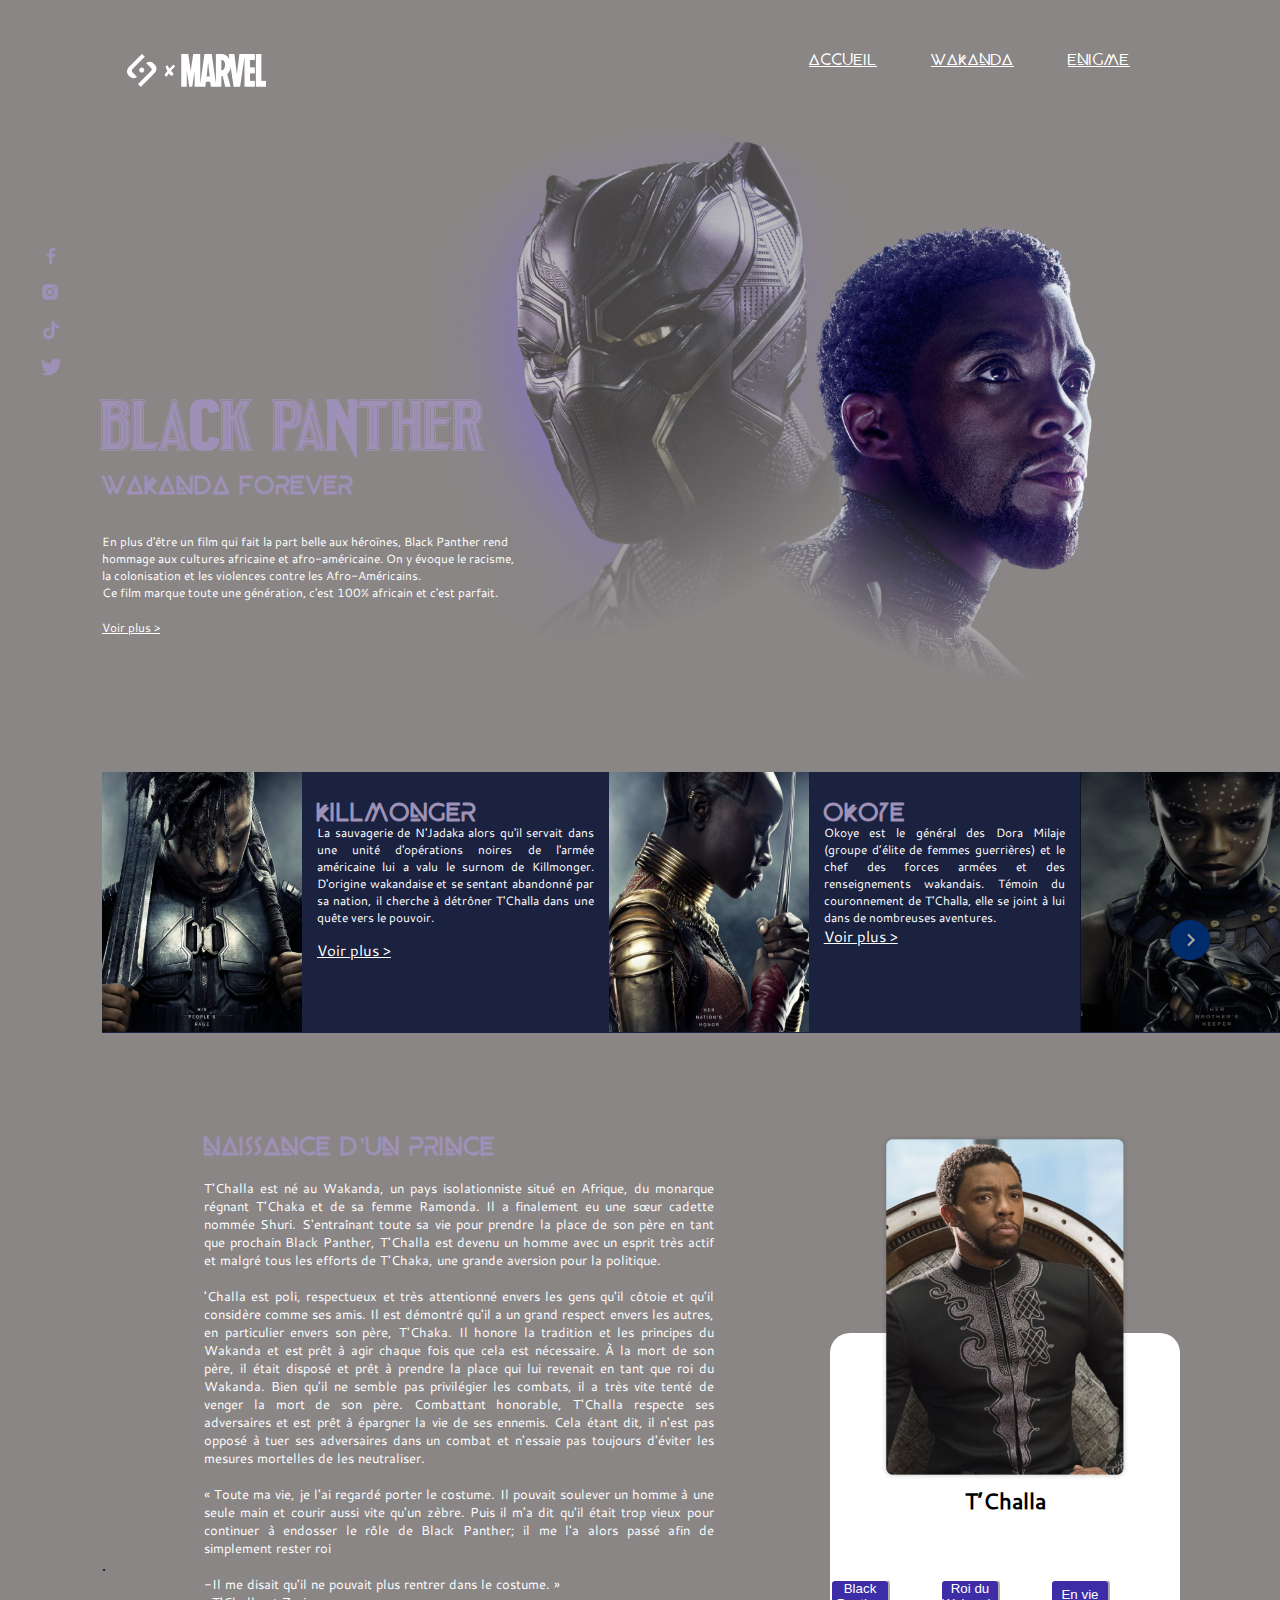
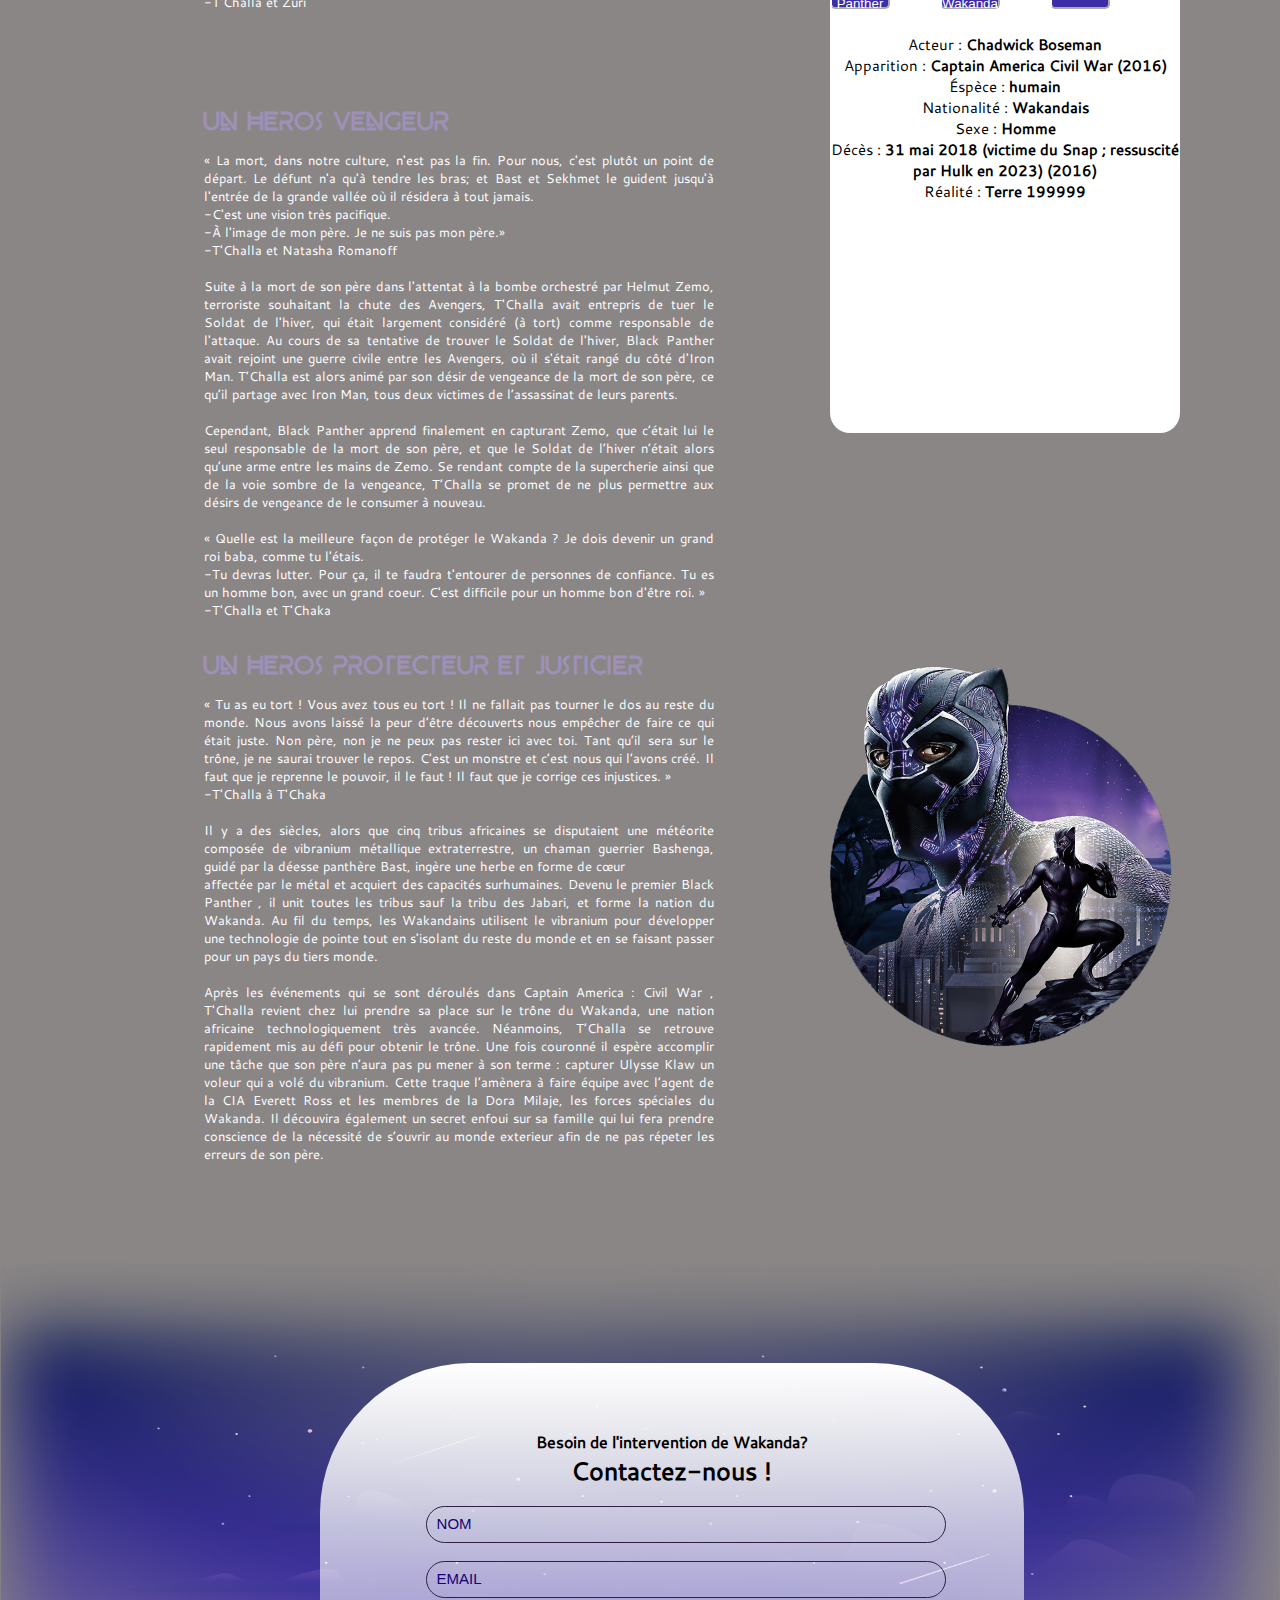
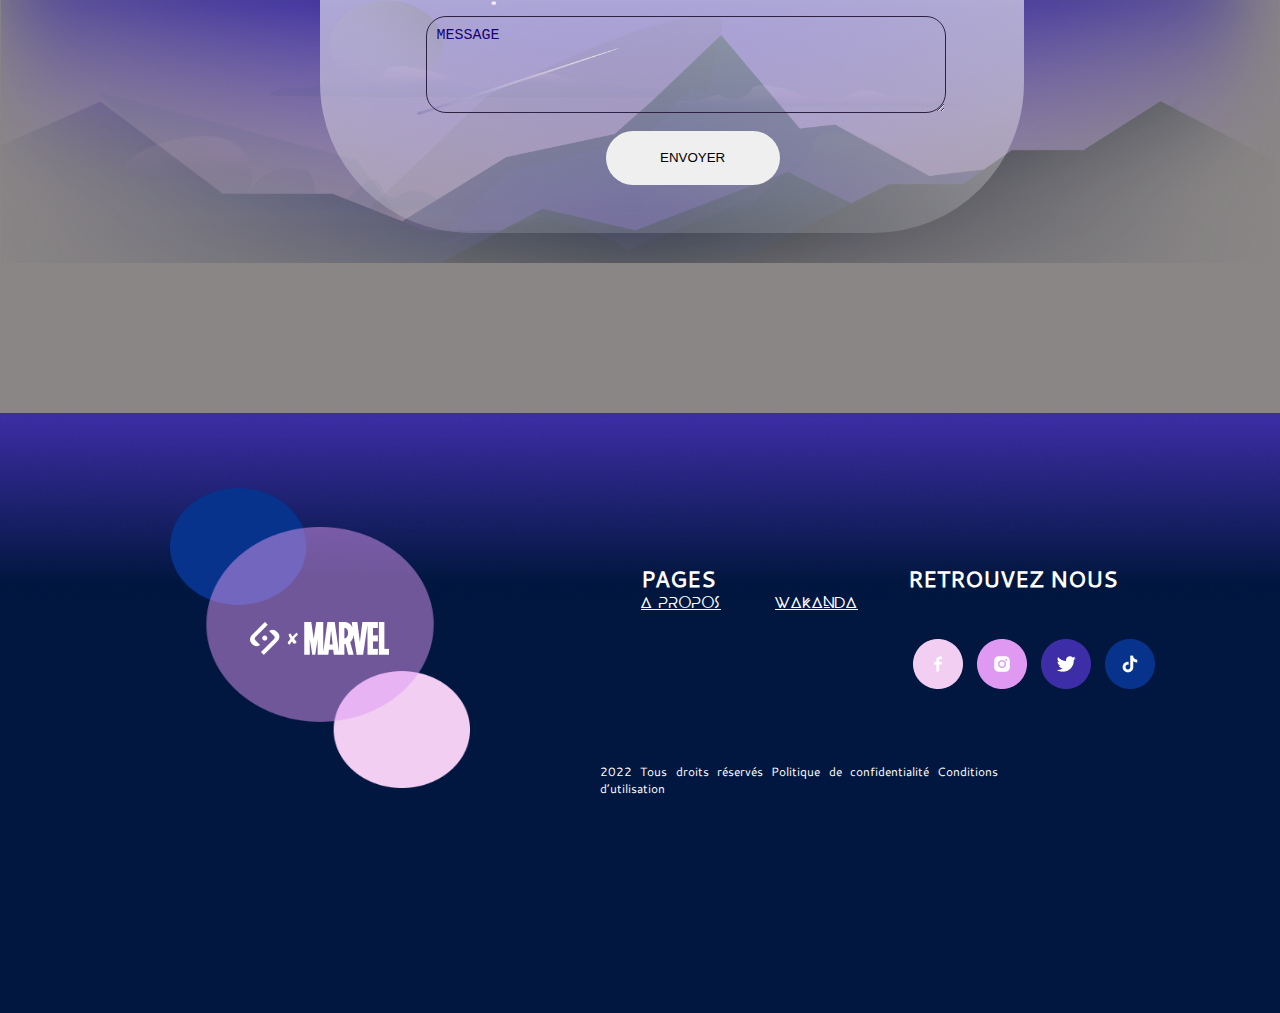
==== index.html @ 5a8d5716 "first commit" ====
<!DOCTYPE html>
<html lang="fr">
<head>
    <meta charset="UTF-8">
    <meta http-equiv="X-UA-Compatible" content="IE=edge">
    <meta name="viewport" content="width=device-width, initial-scale=1.0">
    <link rel="stylesheet" href="./styles/style.css" type="text/css">
    <title>BLACK PANTHER</title>
</head>
<body>
    <div class="line1"></div>
    <div class="line"><div>
    <header>
        <nav class="container">
            <div>
                <img class="logo" src="./illustration/ofpages/footer2.png">
            </div>
            <ul>
                <li><a href="index.html">ACCUEIL</a></li>
                <li><a href="wakanda.html">WAKANDA</a></li>
                <li><a href="enigmes.html">ENIGME</a></li>
            </ul>
        </nav>
    </header>
    <main>
        <div class="espace-vertical"></div>
    <div class="espace-vertical"></div>
        <div class="scroll">
           
            <img src="./illustration/ofpages/icon_facebook.png" alt="facebook logo">
            <img src="./illustration/ofpages/icon_instagram.png" alt="instagram logo">
            <img src="./illustration/ofpages/icon_tiktok.png" alt="tiktok logo">
            <img src="./illustration/ofpages/icon_twitter.png" alt="twitter logo">
        </div>
        <div class="espace-vertical"></div>
        <section id="perssonage">
            <div class="container">
                <div class="content">
                    <h1>BLACK PANTHER</h1><br>
                    <h2 class="forever">WAKANDA FOREVER</h2><br><br>
                    <p class="text">En plus d'être un film qui fait la part belle aux héroïnes, Black Panther rend hommage aux cultures africaine et afro-américaine. On y évoque le racisme, la colonisation et les violences contre les Afro-Américains.</p>
                    <p class="text">Ce film marque toute une génération, c'est 100% africain et c'est parfait.</p><br>
                    <p class="text"><u>Voir plus &gt;</u></p>
                </div>
            </div>
        </section>
        <div class="espace-vertical"></div><br><br>

    <section id="slider-multimedia">
        <div class="slider-image">
                    <img src="./illustration/Accueil/Pantherhome2.png" alt="killmonger">
                </div>
                <div class="slider-content">
                    <h2 class="forever">KILLMONGER</h2>
                    <p class="personnes">La sauvagerie de N'Jadaka alors qu'il servait dans une unité d'opérations noires de l'armée 
                        américaine lui a valu le surnom de Killmonger. D'origine wakandaise et se sentant abandonné par sa nation, il cherche à détrôner T'Challa dans une quête vers le pouvoir.</p><br>
                    <p><u>Voir plus &gt;</u></p>
                </div>
        <div class="slider-image">
                    <img src="./illustration/Accueil/Pantherhome3.png" alt="okoye">
                </div>
                <div class="slider-content">
                    <h2 class="forever">OKOYE</h2>
                    <p class="personnes">Okoye est le général des Dora Milaje 
                        (groupe d’élite de femmes guerrières) et le chef des forces armées et
                        des renseignements wakandais. Témoin du
                        couronnement de T'Challa, elle se joint à lui dans de
                        nombreuses aventures.</p>
                        <p><u>Voir plus &gt;</u></p>
            </div>
            <div class="slider-image">
                <img src="./illustration/Accueil/Pantherhome4.png" alt="" style="position: relative; z-index: 2;">
                <img src="./illustration/ofpages/right-button.png" alt="" style=" width:40px; height:40px; position: absolute; z-index: 10; right: 70px; top: 890px;">
            </div>
        </div>
    </section>
    <div class="espace-vertical"></div>
<div class="big-box">
    <section id="article">
        <h2>NAISSANCE D'UN PRINCE</h2><br>
          <p class="description">T'Challa est né au Wakanda, un pays isolationniste situé en Afrique, du monarque régnant T'Chaka et de sa femme
            Ramonda. Il a finalement eu une sœur cadette nommée Shuri. S'entraînant toute sa vie pour prendre la place de son père
            en tant que prochain Black Panther, T'Challa est devenu un homme avec un esprit très actif et malgré tous les efforts de
            T'Chaka, une grande aversion pour la politique.</p><br>

            <p class="description">'Challa est poli, respectueux et très attentionné envers les gens qu'il côtoie et qu'il considère comme ses amis. Il est
            démontré qu'il a un grand respect envers les autres, en particulier envers son père, T'Chaka. Il honore la tradition et les
            principes du Wakanda et est prêt à agir chaque fois que cela est nécessaire. À la mort de son père, il était disposé et prêt à
            prendre la place qui lui revenait en tant que roi du Wakanda. Bien qu'il ne semble pas privilégier les combats, il a très vite
            tenté de venger la mort de son père. Combattant honorable, T'Challa respecte ses adversaires et est prêt à épargner la vie
            de ses ennemis. Cela étant dit, il n'est pas opposé à tuer ses adversaires dans un combat et n'essaie pas toujours d'éviter les
            mesures mortelles de les neutraliser.</p><br>
            <blockquote><p class="description"> « Toute ma vie, je l'ai regardé porter le costume. Il pouvait soulever un homme à une seule main et courir aussi vite
            qu'un zèbre. Puis il m'a dit qu'il était trop vieux pour continuer à endosser le rôle de Black Panther; il me l'a alors
            passé afin de simplement rester roi</p>.</blockquote>
            <p class="description">-Il me disait qu'il ne pouvait plus rentrer dans le costume. »</p>
            <p class="description">-T'Challa et Zuri</p>
              <div class="espace-vertical"></div>

             <h2>un heros vengeur</h2><br>
             <p class="description">« La mort, dans notre culture, n'est pas la fin. Pour nous, c'est plutôt un point de départ. Le défunt n'a qu'à tendre les
             bras; et Bast et Sekhmet le guident jusqu'à l'entrée de la grande vallée où il résidera à tout jamais.</p>

             <p class="description">-C'est une vision très pacifique.</p>

             <p class="description">-À l'image de mon père. Je ne suis pas mon père.»</p>

             <p class="description">-T'Challa et Natasha Romanoff</p><br>


        <p class="description">Suite à la mort de son père dans l'attentat à la bombe orchestré par Helmut Zemo, terroriste souhaitant la chute des
             Avengers, T'Challa avait entrepris de tuer le Soldat de l'hiver, qui était largement considéré (à tort) comme responsable de
             l'attaque. Au cours de sa tentative de trouver le Soldat de l'hiver, Black Panther avait rejoint une guerre civile entre les
             Avengers, où il s'était rangé du côté d'Iron Man. T’Challa est alors animé par son désir de vengeance de la mort de son père,
             ce qu’il partage avec Iron Man, tous deux victimes de l’assassinat de leurs parents.</p><br>


        <p class="description">Cependant, Black Panther apprend finalement en capturant Zemo, que c’était lui le seul responsable de la mort de son
             père, et que le Soldat de l’hiver n’était alors qu’une arme entre les mains de Zemo. Se rendant compte de la supercherie
             ainsi que de la voie sombre de la vengeance, T’Challa se promet de ne plus permettre aux désirs de vengeance de le
             consumer à nouveau.</p><br>


        <p class="description">« Quelle est la meilleure façon de protéger le Wakanda ? Je dois devenir un grand roi baba, comme tu l'étais.</p>

        <p class="description">-Tu devras lutter. Pour ça, il te faudra t'entourer de personnes de confiance. Tu es un homme bon, avec un grand
             coeur. C'est difficile pour un homme bon d'être roi. »</p>

             <p class="description">-T'Challa et T'Chaka</p><br><br>



<h2>UN HEROS PROTECTEUR ET JUSTICIER</h2><br>
        <p class="description">« Tu as eu tort ! Vous avez tous eu tort ! Il ne fallait pas tourner le dos au reste du monde. Nous avons laissé la peur
             d’être découverts nous empêcher de faire ce qui était juste. Non père, non je ne peux pas rester ici avec toi. Tant qu’il
             sera sur le trône, je ne saurai trouver le repos. C’est un monstre et c’est nous qui l’avons créé. Il faut que je reprenne
             le pouvoir, il le faut ! Il faut que je corrige ces injustices. »</p>

             <p class="description">-T'Challa à T'Chaka</p><br>

           <p class="description"> Il y a des siècles, alors que cinq tribus africaines se disputaient une météorite composée de vibranium métallique
           extraterrestre, un chaman guerrier Bashenga, guidé par la déesse panthère Bast, ingère une herbe en forme de cœur</p>
            <p class="description">affectée par le métal et acquiert des capacités surhumaines. Devenu le premier Black Panther , il unit toutes les tribus sauf
            la tribu des Jabari, et forme la nation du Wakanda. Au fil du temps, les Wakandains utilisent le vibranium pour développer
            une technologie de pointe tout en s'isolant du reste du monde et en se faisant passer pour un pays du tiers monde.</p><br>

        <p class="description">Après les événements qui se sont déroulés dans Captain America : Civil War , T'Challa revient chez lui prendre sa place sur
              le trône du Wakanda, une nation africaine technologiquement très avancée. Néanmoins, T’Challa se retrouve rapidement
              mis au défi pour obtenir le trône. Une fois couronné il espère accomplir une tâche que son père n’aura pas pu mener à son
              terme : capturer Ulysse Klaw un voleur qui a volé du vibranium. Cette traque l’amènera à faire équipe avec l’agent de la CIA
              Everett Ross et les membres de la Dora Milaje, les forces spéciales du Wakanda. Il découvira également un secret enfoui
              sur sa famille qui lui fera prendre conscience de la nécessité de s’ouvrir au monde exterieur afin de ne pas répeter les
              erreurs de son père.</p>
    </section>

    <div class="espace-vertical"></div>


    <section id="carte-identité">
     <div class="carte">
      <div class="TChalla"><img src="illustration/Accueil/Pantherhome5.png" alt="T’Challa">
      </div> 
         <div class="info">
           <h3>T’Challa</h3><br>
            <nav>
               <ul>
                <li><button>Black Panther</button></li>
                <li><button>Roi du Wakanda</button></li>
                <li><button>En vie</button></li>
              </ul>
            </nav>
             <p> Acteur : <strong>Chadwick Boseman</strong> 
             <p> Apparition : <strong> Captain America Civil War (2016)</strong> </p>
             <p> Éspèce : <strong> humain</strong> </p>
             <p>  Nationalité :<strong>  Wakandais</strong> </p>
             <p> Sexe : <strong> Homme</strong> </p>
             <p>Décès : <strong>  31 mai 2018 (victime du Snap ; ressuscité par Hulk en 2023) (2016)</strong> </p>
             <p> Réalité : <strong>Terre 199999</strong> </p>
         </div>
 
                             <div class="espace-vertical" ></div><div class="espace-vertical" ><div class="espace-vertical" ></div><div class="espace-vertical" ></div><div class="espace-vertical" ></div></div><div class="espace-vertical" ></div><div class="espace-vertical" ></div><div class="espace-vertical" ></div>
     <div class="mask"><img src="./illustration/Accueil/Pantherhome6.png" alt="">
    </div>
    </div>
    </section>
</div>  

<div class="espace-vertical" ></div>


    <section id="contact"><div class="espace-vertical"></div>
        <div class="formulaire">
            <div class="form"><br>
                <h4>Besoin de l'intervention de Wakanda?</h4>

                <h3>Contactez-nous !</h3><br>
            
                <form action="fill">
                <label class="titre" for="name"></label>
                <input type="text" id="name" name="name" placeholder="NOM"><br>
                <label class="titre" for="email"></label>
                <input type="email" id="email" name="email" placeholder="EMAIL"><br>
                <label class="titre" for="message"></label>
                <textarea name="message" id="message" cols="15" rows="5" placeholder="MESSAGE"></textarea><br>
                <input type="submit" class="btn" value="ENVOYER">
                </form>
            </div>
        </div>
    </section>

</div>
</main>
<footer>
    <div class="footer">
    <div class="footer_content">
        <img class="image1" src="./illustration/ofpages/footer1.png" alt="">
        <img class="image2" src="./illustration/ofpages/footer2.png" alt="">
    </div>
    <div class="footer">
        <div>
            <h2 class="down">PAGES</h2>
            <ul>
                <li><a href="#">A propos</a></li>
                <li><a href="#">Wakanda</a></li>
            </ul>
        </div>
        <div>
            <h2 class="down">RETROUVEZ NOUS</h2>
            <div class="icon">
                <img src="./illustration/ofpages/footer3.png" alt="icon">
                <img src="./illustration/ofpages/footer4.png" alt="icon">
                <img src="./illustration/ofpages/footer5.png" alt="icon">
                <img src="./illustration/ofpages/footer6.png" alt="icon">
            </div>
        </div>   
        </div>
    </div>
    </div>
    <p> 2022 Tous droits réservés Politique de confidentialité Conditions d’utilisation</p>
</footer>
</body>
</html>
---- styles/style.css ----
:root{
    --White-color:#fff;
    --Gray-color:#f2cef2;
    --Violet-color:#9e91b7;
    --Rose-color:#df99f2;
    --Bleu1-color:#3d2da6;
    --Bleu2-color:#07338c;
    --bleu3-color:#021740;
}

@font-face{
    font-family: 'beyno';
    src: url(../font/beyno.ttf);
}

@font-face{
    font-family: 'cantarell';
    src: url(../font/Cantarell-Regular.ttf);
}

@font-face{
    font-family: 'panthera';
    src: url(../font/Panthera.ttf);
}

@font-face{
    font-family: 'wakanda';
     src: url(../font/WakandaForever-Regular.ttf);
}

::-webkit-scrollbar {
    width: 10px;
}
  
::-webkit-scrollbar-track {
    background-color: #121931;
}
  
::-webkit-scrollbar-thumb {
    background-color: #ffffff;
    border-radius: 5px;
}

html{
    position: relative;
    z-index: 1;
    background-color: rgb(28, 28, 29);
    
}

html{
    background-image: url(../illustration/ofpages/background.png);
 
    background-color: rgb(138, 134, 134);
}

body{
    position: relative;
    z-index: 2;

}

body{
    background-image: url(../illustration/Accueil/Pantherhome1.png);
    background-repeat: no-repeat;
    background-size: cover;
    background-size: 70%;
    background-position-x: 400px;
    background-position-y: 100px;
}


.espace-vertical{
    height: 100px;
}

*{
    padding: 0;
    margin: 0;
    box-sizing: border-box;
}



nav{
    margin-left: 102px;
    height: 50px;
    display: flex;
    margin-bottom: 10px;
    margin-top: 30px;
    align-items: center;
    justify-content: space-between;
    padding: 30px 0;
    margin-right: 100px;
}

ul li a{
    color: white;
}

ul li{
    font-family: 'beyno';
    display: inline-flex;
    margin-right: 50px;
    text-decoration: none;
}
ul li a:hover{
    color: var(--Bleu1-color);
}

.logo{
    margin-top: 25px;
    margin-left: 25px;
}


.scroll{
    display: flex;
    flex-direction: column;
    align-items: center;
    position: fixed;
    left: 40px;
    top: 230px;
    z-index: 10;
    
}

.scroll img{
    margin-top: 15px;
}


.big-box{
    margin-left: 102px;
    text-align: justify;
    display: flex;
    flex-direction: row;
}

.text{
    font-size: 12px;
    justify-content: stretch;
    text-align: start;
    width: 35%;
}

.personnes{
    font-size: 12px;
    
}

h1, h2, h3, h4{
    color: var(--Violet-color) ;
    text-align: left;

}

h1{
    font-family: 'panthera';
    font-size: 50px;
    color: var(--Violet-color);
}

h2{
    font-family: 'beyno';
    font-size: 25px;
    color: var(--Violet-color);
    margin-left: 102px;
}

.forever{
    margin-left: 0;
}

p{
    font-family: 'cantarell';
    text-align: justify;
    color: var(--White-color);
    font-size: 15px;
}

#article .description{
    margin-left: 102px;
    width: 70%;
    text-align: justify;
    font-size: 13px;
}

#perssonage{
    margin-left: 102px;
}

#slider-multimedia{
    margin-left: 102px;
    display: flex;
    background-color: #030e31d5;
}

.slider-image img{
    height: 260px;
    width: 200px;
    margin-top: 0;
    margin-bottom: -3px;
}

.slider-image img{
transition: transform 0.3s ease-in-out;
}

.slider-image img:hover{
    transform: scale(1.3);
}

.slider-content{
font-family: 'cantarell';
font-size: 10px;
margin: 15px;
margin-top: 30px;
}

#multimedia .slider-content{
    padding: 0;
}

/*styles pour identité*/

#carte-identité .carte{
    width: 350px;
    height: 700px;
    margin-top: 200px;
    background-color: var(--White-color);
    border-radius: 20px;
    margin-right: 100px;
}

#carte-identité .carte p{
    color: #000000;
    text-align: center;
    
}

#carte-identité .carte  h3{
    font-family: "cantarell";
    font-size: 22px;
    color: #000000;
    text-align: center;
}

#carte-identité .carte button{
    border-color: var(--White-color);
    color: var(--White-color);
    width: 60px;
    height: 30px;
    border-radius: 5px;
    background-color: var(--Bleu1-color);
}

#carte-identité .carte ul{
    display: inline-flex;
    white-space: 1px;
}

#carte-identité .carte .TChalla img{
    position: relative;
    height: 348px;
    width: 250px;
    margin-top: -200px;
    margin-left: 50px;
}

#carte-identité .carte .info nav{
    margin-left: 0;
}

#carte-identité .mask img{
    margin-top: 200px;
    position: relative;
    margin: -80px;
    
}


/*style pour contact*/

#contact {
    background-image: url(../illustration/Accueil/Pantherhome7.png);
    background-repeat: no-repeat;
    background-size: cover;
    height: 600px;
}

#contact .formulaire{
    background: linear-gradient(180deg, #ffffff, #ffffff25);
    display: flex;
    align-items: center;
    justify-content: center;
    border-radius: 150px;
    width: 55%;
    height: 470px;
    margin-left: 25%;

}

#contact .formulaire .form{
    width: 70%;
    align-items: center;
    
}


#contact .form input[type='email'],
#contact .form textarea,
#contact .form input[type='text'] {
    display: block;
    width: 80%;
    padding: 10px;
    border-radius: 20px;
    background-color: transparent;
    border: 1px solid #2f2141;
}

#contact .formulaire .form .btn{
    width: 174px;
    height: 54px;
    border-radius: 38px;
    margin-left: 180px;
    border: #ffffff;
}

#contact .formulaire .form .btn:hover{
    box-shadow:  #021740 0px 0px 20px;
}

#contact .formulaire .form h3{
    font-family: 'cantarell';
    font-size: 25px;
    color: #000000;
    text-align: center;
}

#contact 
.form h4{
    font-family: 'cantarell';
    text-align: center;
    color: #000000;
}


#contact .formulaire .form input {
    width: 520px;
}

#contact .formulaire .form textarea{
    width: 520px;
}

::placeholder{
    color: #170275;
    font-size: 15px;
}




/*style de footer*/

footer{
    background-image: url(../illustration/ofpages/back_footer.png);
    background-repeat: no-repeat;
    background-size: cover;
    height: 600px;
    color: var(--White-color);
}

footer .footer {
    margin-top: 150px;
}

.footer, .footer .footer_text{
    display: flex;
    justify-content: space-between;
}

footer .footer .footer_text{
    align-items: center;
    width: 50%;
}

.image1{
    width: 300px;
    height: 300px;
    position: relative;
    z-index: 3;
}

.image2{
    position: absolute;
    z-index: 4;
    left: 250px;
}

footer .footer_content{
    display: flex;
    align-items: center;
    justify-content: center;
    background-image: url(./Illustrations/Logo/footer1.png);
    background-repeat: no-repeat;
    background-position: center;
    height: 450px;
    width: 50%;
}

footer .footer_text ul li a{
    text-decoration: none;
    color: var(--White-color);
    font-family: "Cantarell";   
}

footer .footer_text ul li{
    display: block;
    text-decoration: none;
}

footer .footer_text h2{
    text-decoration: none;
    font-family: "Cantarell" ;
    font-size: 16px;
    letter-spacing: 28%;
}

.down{
    margin-left: 0;
    font-family: 'cantarell';
    font-size: 22px;
    color: #fff;
}

.icon{
margin-right: 120px;
margin-top: 40px;
width: 100%;
}

footer .icon img{
    padding: 5px;
}

footer p{
    margin-top: -100px;
    right: 20px;
    font-family: "Cantarell";
    font-size: 12px;
    margin-right: 22%;
    margin-left: 600px;
}
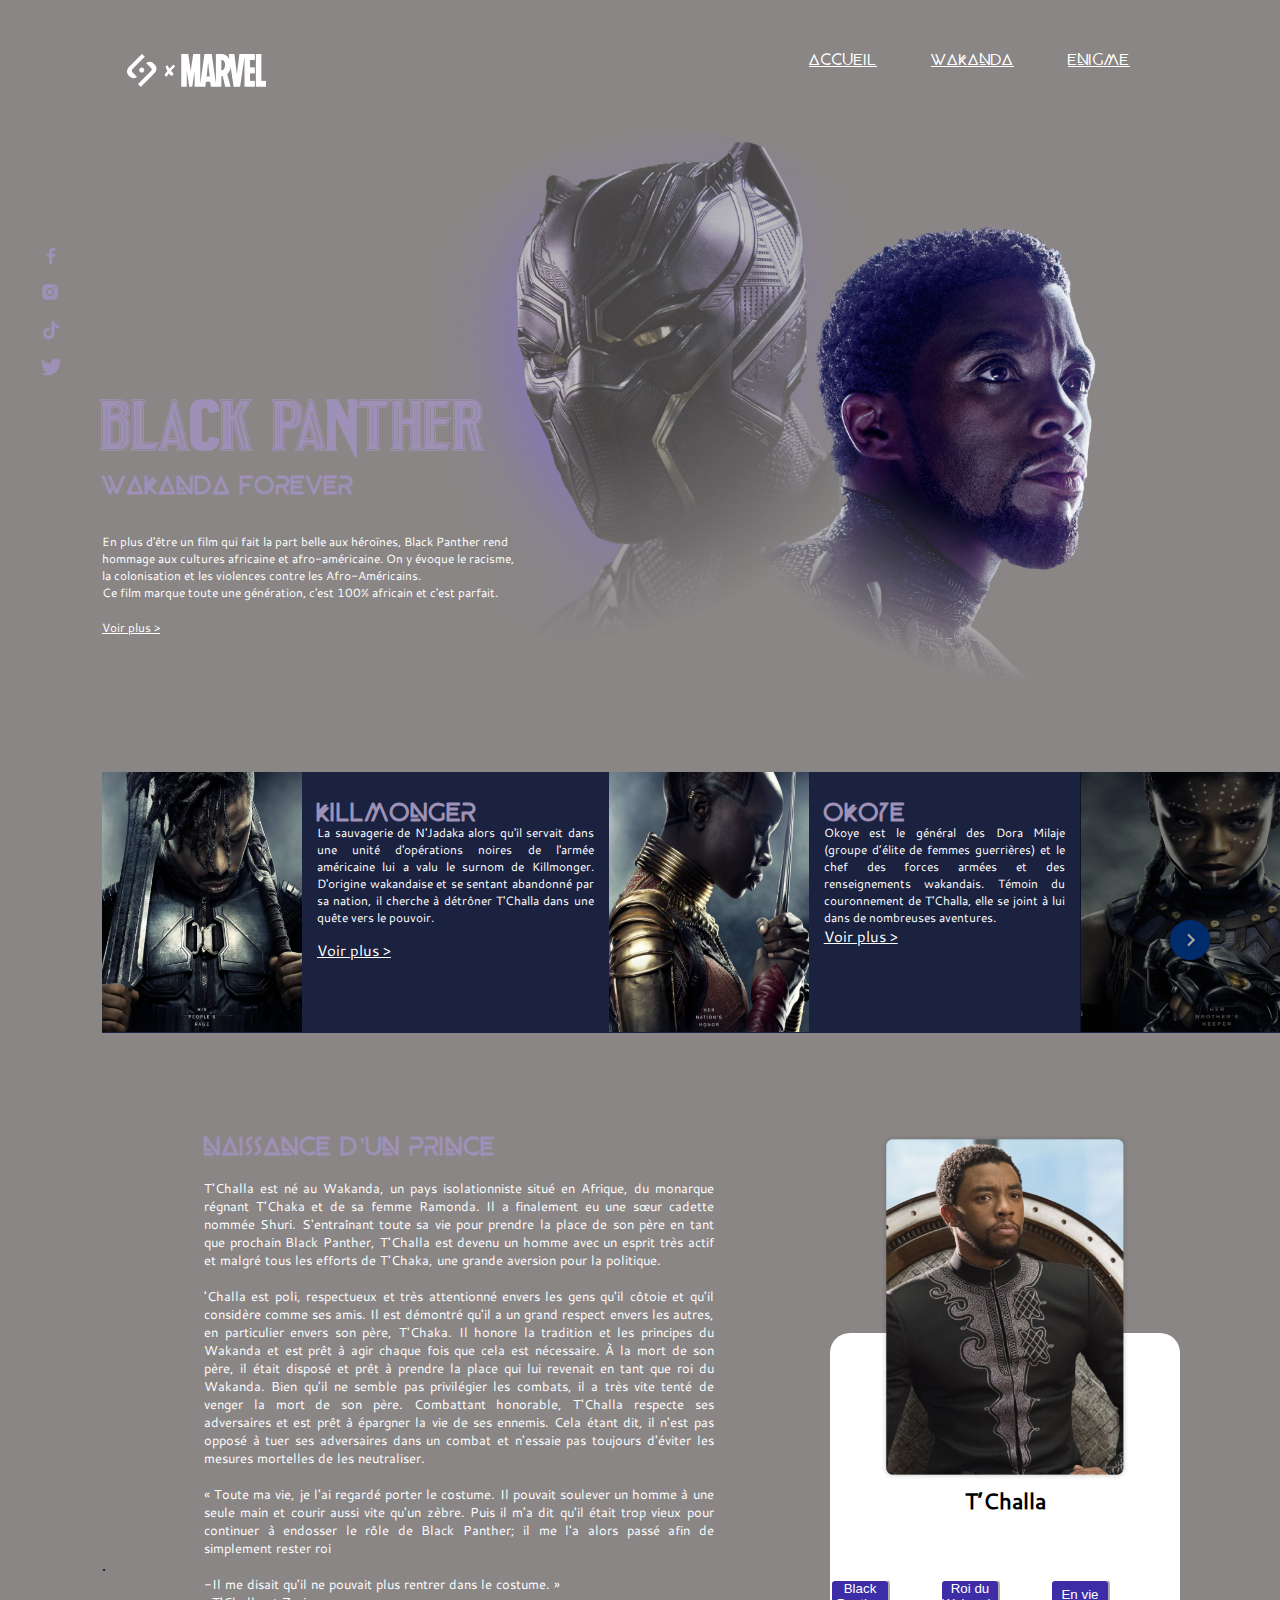
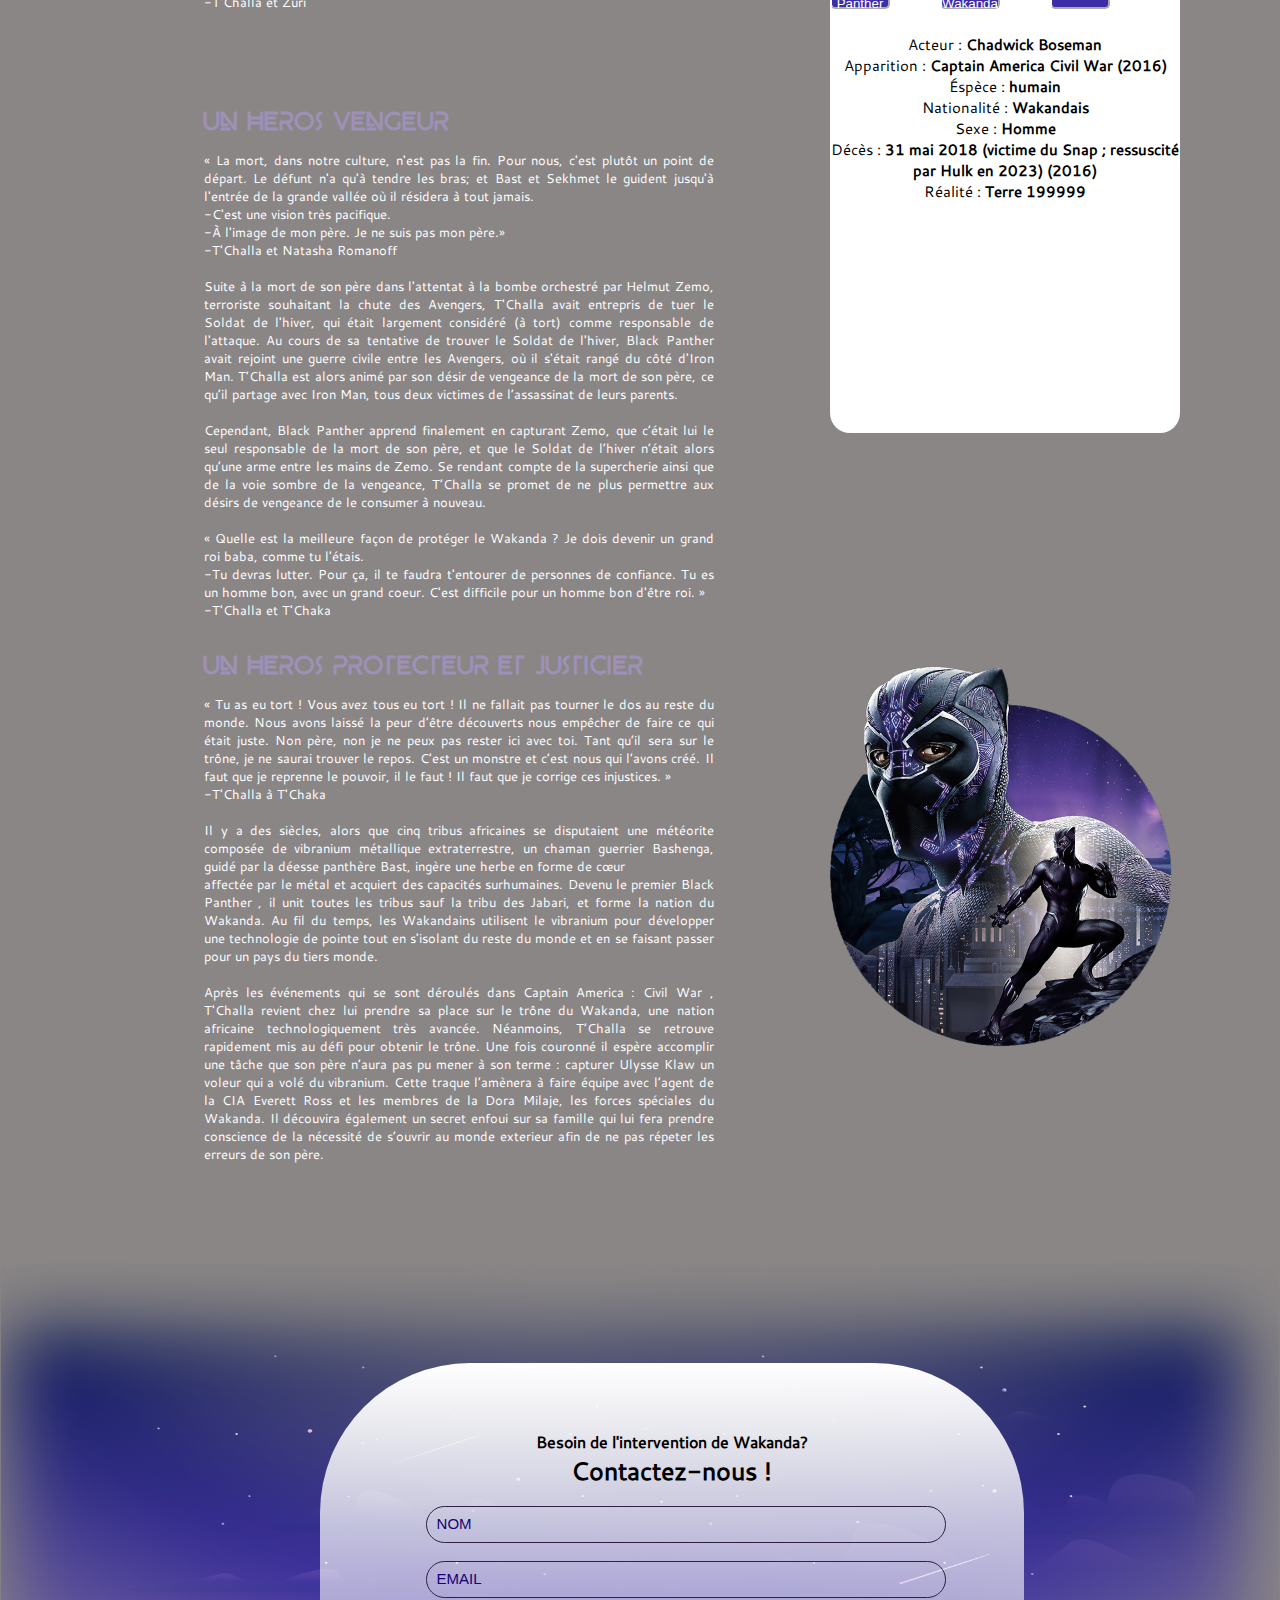
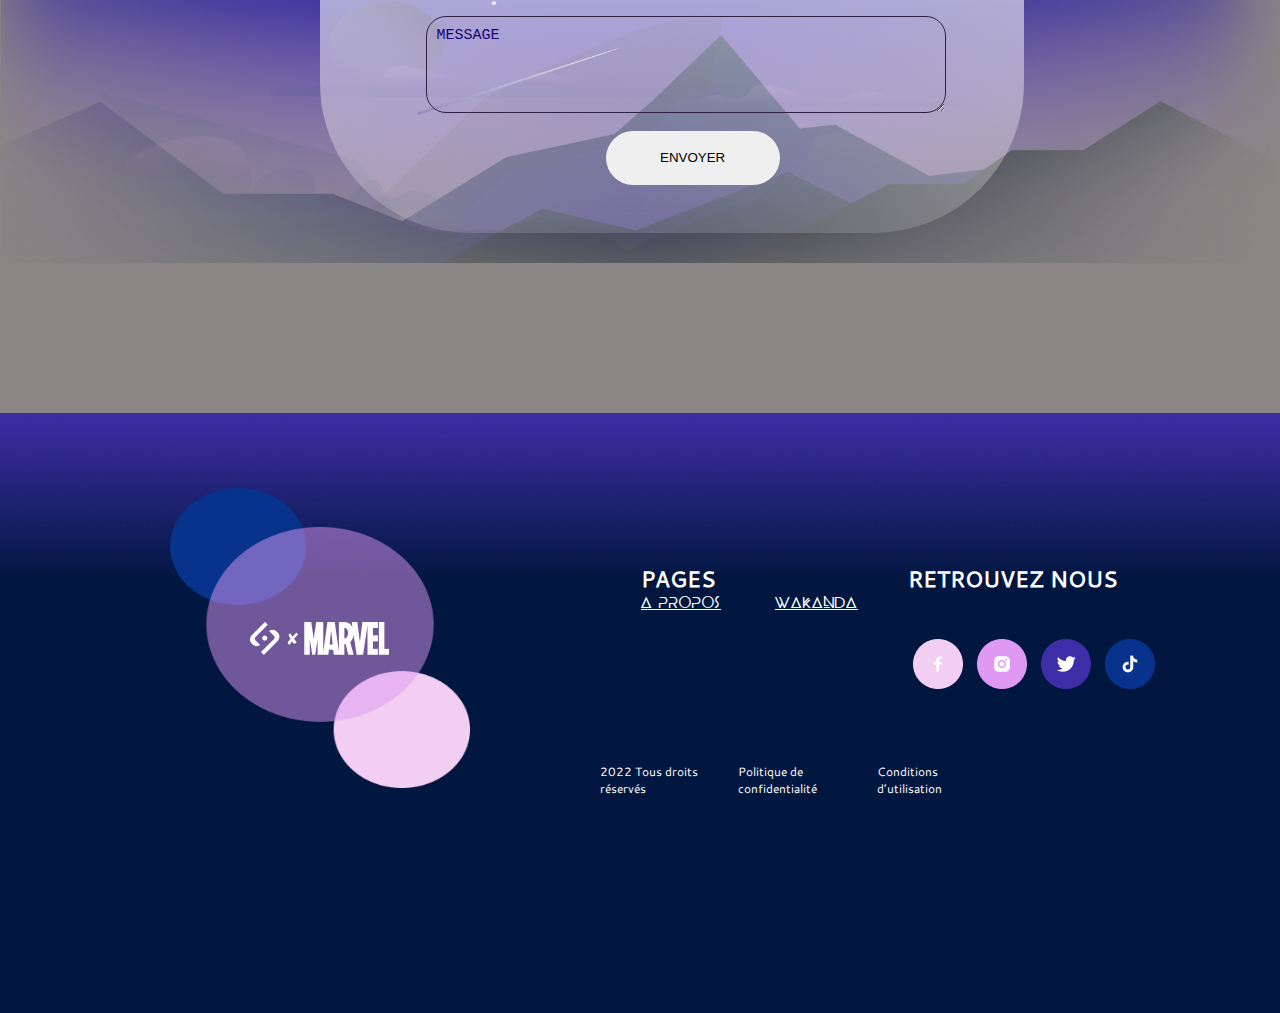
==== commit 6634d167: "editing wakanda css" ====
--- a/index.html
+++ b/index.html
@@ -235,8 +235,12 @@
         </div>   
         </div>
     </div>
-    </div>
-    <p> 2022 Tous droits réservés Politique de confidentialité Conditions d’utilisation</p>
+    <div class="condution">
+        <a href="#">2022 Tous droits réservés</a>
+        <a href="#">Politique de confidentialité</a> 
+        <a href="#">Conditions d’utilisation</a> 
+        </div>
+    </div>
 </footer>
 </body>
 </html>--- a/styles/style.css
+++ b/styles/style.css
@@ -445,11 +445,23 @@
     padding: 5px;
 }
 
-footer p{
+footer
+.condution
+{
+    display: flex;
+    align-items: center;
+    justify-content: space-between;
+   
     margin-top: -100px;
     right: 20px;
     font-family: "Cantarell";
     font-size: 12px;
     margin-right: 22%;
     margin-left: 600px;
+}
+footer
+.condution
+a{
+    text-decoration: none;
+    color: #fff;
 }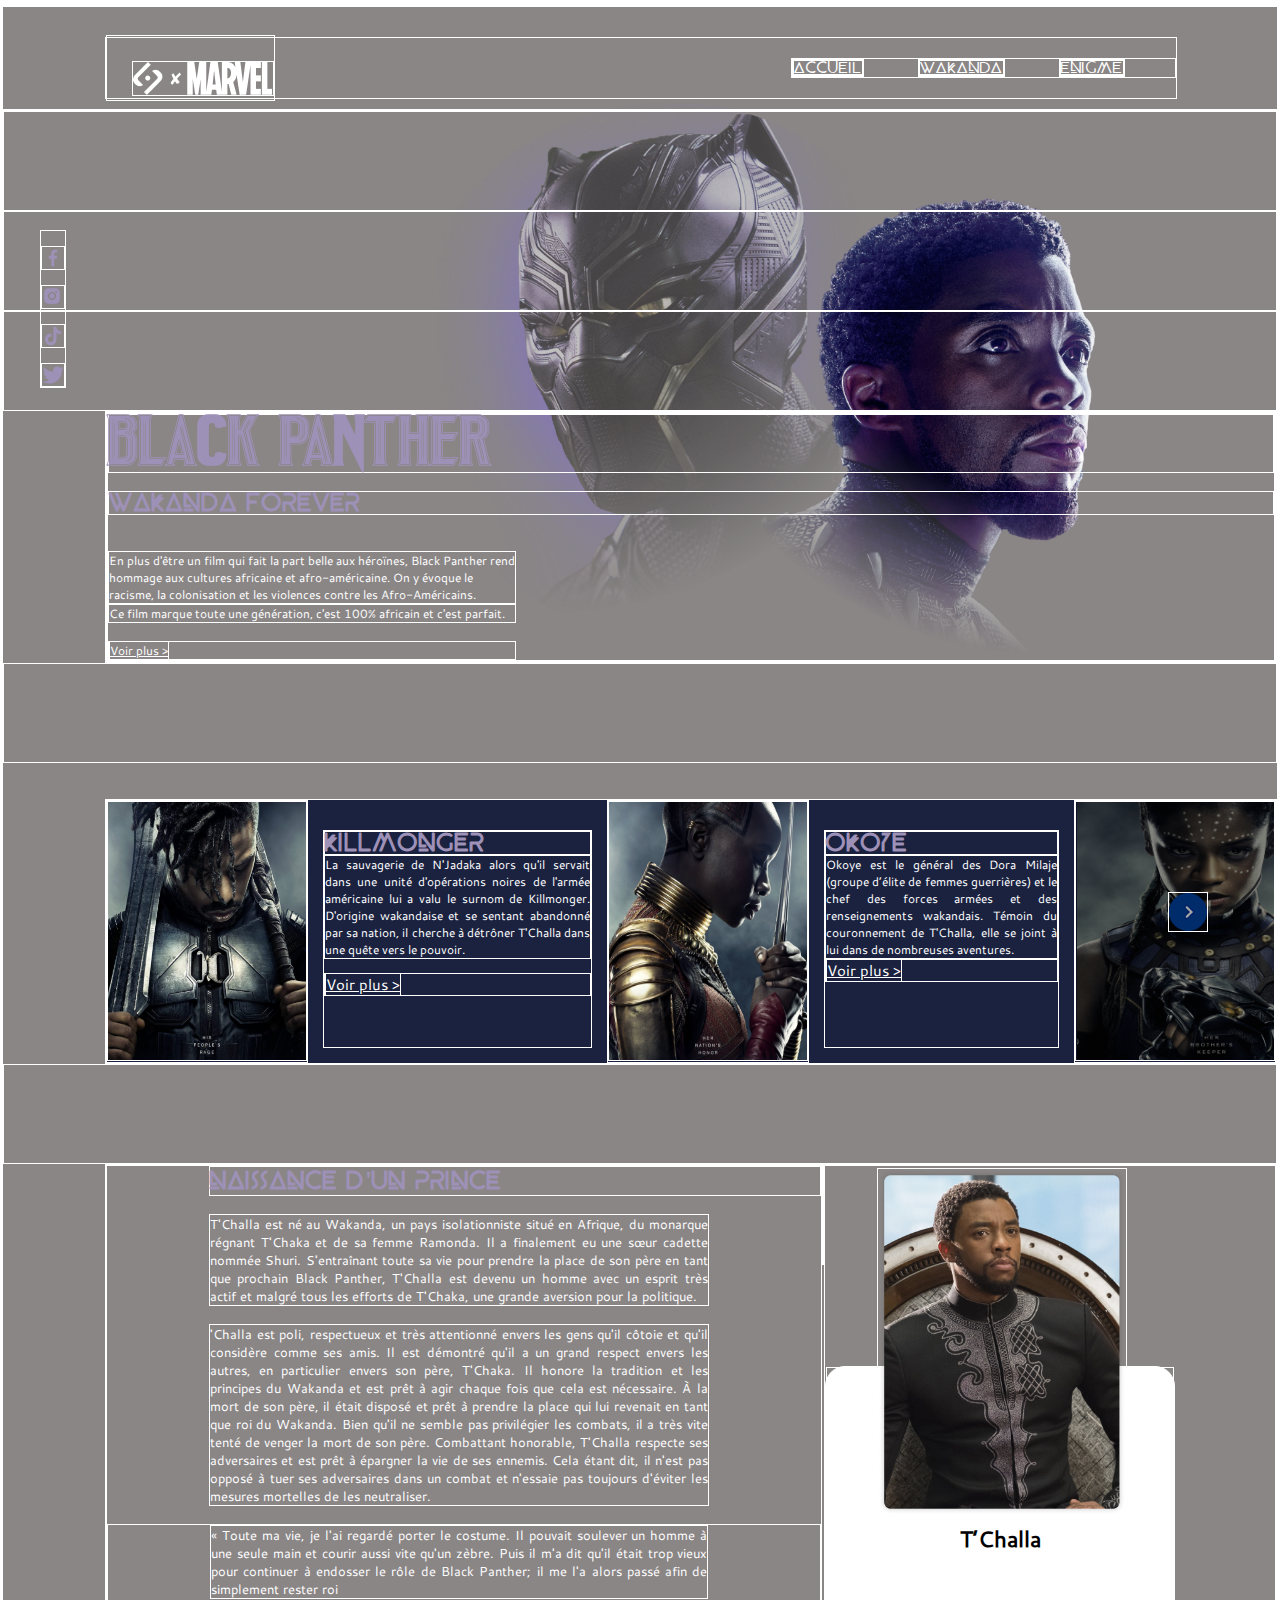
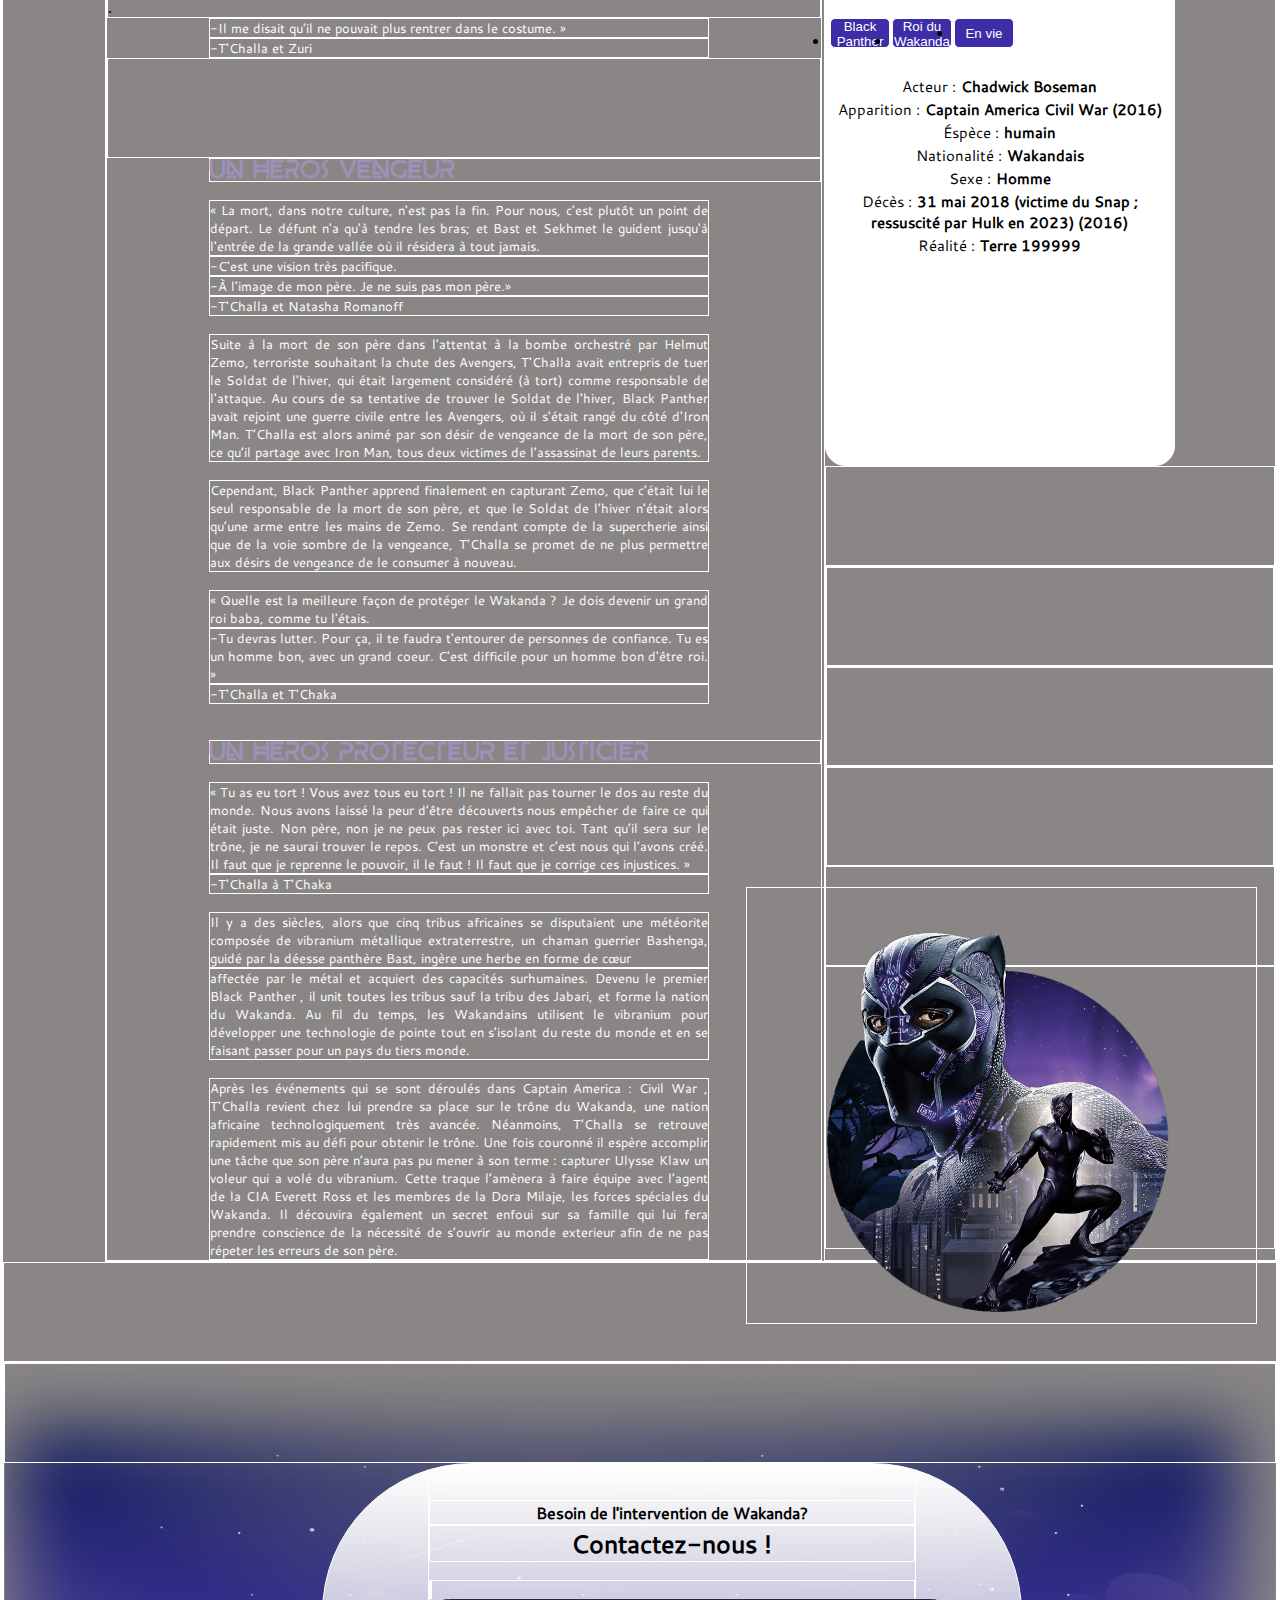
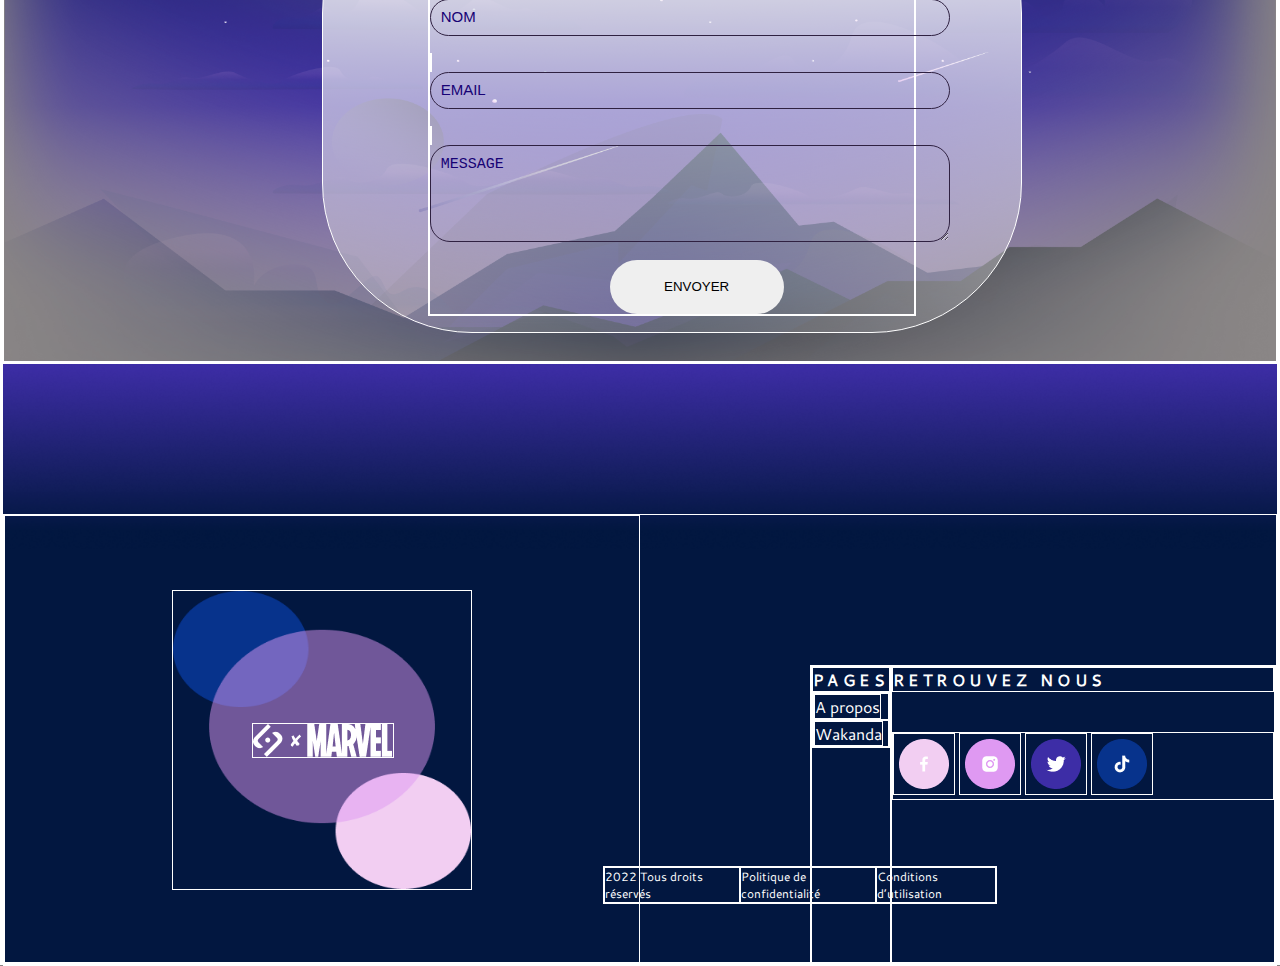
==== commit fc4dcccc: "editing all css" ====
--- a/index.html
+++ b/index.html
@@ -9,11 +9,11 @@
 </head>
 <body>
     <div class="line1"></div>
-    <div class="line"><div>
+    <div class="line"></div>
     <header>
         <nav class="container">
             <div>
-                <img class="logo" src="./illustration/ofpages/footer2.png">
+                <img class="logo" src="./illustration/ofpages/footer2.png" alt="logo">
             </div>
             <ul>
                 <li><a href="index.html">ACCUEIL</a></li>
@@ -22,9 +22,9 @@
             </ul>
         </nav>
     </header>
-    <main>
+<main>
         <div class="espace-vertical"></div>
-    <div class="espace-vertical"></div>
+     <div class="espace-vertical"></div>
         <div class="scroll">
            
             <img src="./illustration/ofpages/icon_facebook.png" alt="facebook logo">
@@ -72,10 +72,10 @@
                 <img src="./illustration/Accueil/Pantherhome4.png" alt="" style="position: relative; z-index: 2;">
                 <img src="./illustration/ofpages/right-button.png" alt="" style=" width:40px; height:40px; position: absolute; z-index: 10; right: 70px; top: 890px;">
             </div>
-        </div>
+        
     </section>
     <div class="espace-vertical"></div>
-<div class="big-box">
+   <div class="big-box">
     <section id="article">
         <h2>NAISSANCE D'UN PRINCE</h2><br>
           <p class="description">T'Challa est né au Wakanda, un pays isolationniste situé en Afrique, du monarque régnant T'Chaka et de sa femme
@@ -130,7 +130,7 @@
 
 
 
-<h2>UN HEROS PROTECTEUR ET JUSTICIER</h2><br>
+     <h2>UN HEROS PROTECTEUR ET JUSTICIER</h2><br>
         <p class="description">« Tu as eu tort ! Vous avez tous eu tort ! Il ne fallait pas tourner le dos au reste du monde. Nous avons laissé la peur
              d’être découverts nous empêcher de faire ce qui était juste. Non père, non je ne peux pas rester ici avec toi. Tant qu’il
              sera sur le trône, je ne saurai trouver le repos. C’est un monstre et c’est nous qui l’avons créé. Il faut que je reprenne
@@ -177,15 +177,20 @@
              <p>Décès : <strong>  31 mai 2018 (victime du Snap ; ressuscité par Hulk en 2023) (2016)</strong> </p>
              <p> Réalité : <strong>Terre 199999</strong> </p>
          </div>
+
+      </div>
  
-                             <div class="espace-vertical" ></div><div class="espace-vertical" ><div class="espace-vertical" ></div><div class="espace-vertical" ></div><div class="espace-vertical" ></div></div><div class="espace-vertical" ></div><div class="espace-vertical" ></div><div class="espace-vertical" ></div>
+       <div class="espace-vertical" ></div><div class="espace-vertical" ><div class="espace-vertical" ></div><div class="espace-vertical" ></div><div class="espace-vertical" ></div></div><div class="espace-vertical" ></div><div class="espace-vertical" ></div><div class="espace-vertical" ></div>
      <div class="mask"><img src="./illustration/Accueil/Pantherhome6.png" alt="">
     </div>
-    </div>
-    </section>
-</div>  
-
-<div class="espace-vertical" ></div>
+
+    </div>
+
+    </section>
+
+    </div>  
+
+     <div class="espace-vertical" ></div>
 
 
     <section id="contact"><div class="espace-vertical"></div>
@@ -207,8 +212,6 @@
             </div>
         </div>
     </section>
-
-</div>
 </main>
 <footer>
     <div class="footer">
@@ -241,6 +244,10 @@
         <a href="#">Conditions d’utilisation</a> 
         </div>
     </div>
+
 </footer>
+
+
 </body>
+
 </html>--- a/styles/style.css
+++ b/styles/style.css
@@ -7,6 +7,9 @@
     --Bleu2-color:#07338c;
     --bleu3-color:#021740;
 }
+*{
+    border: 1px solid #fff;
+}
 
 @font-face{
     font-family: 'beyno';
@@ -94,11 +97,11 @@
     margin-right: 100px;
 }
 
-ul li a{
+header ul li a{
     color: white;
 }
 
-ul li{
+header ul li{
     font-family: 'beyno';
     display: inline-flex;
     margin-right: 50px;
@@ -253,11 +256,11 @@
     height: 30px;
     border-radius: 5px;
     background-color: var(--Bleu1-color);
+
 }
 
 #carte-identité .carte ul{
     display: inline-flex;
-    white-space: 1px;
 }
 
 #carte-identité .carte .TChalla img{
@@ -376,7 +379,7 @@
     margin-top: 150px;
 }
 
-.footer, .footer .footer_text{
+.footer, .footer .footer{
     display: flex;
     justify-content: space-between;
 }
@@ -421,11 +424,12 @@
     text-decoration: none;
 }
 
-footer .footer_text h2{
+footer .footer h2{
     text-decoration: none;
     font-family: "Cantarell" ;
     font-size: 16px;
-    letter-spacing: 28%;
+    letter-spacing: 0.28em;
+    justify-content: space-between;
 }
 
 .down{
@@ -451,7 +455,6 @@
     display: flex;
     align-items: center;
     justify-content: space-between;
-   
     margin-top: -100px;
     right: 20px;
     font-family: "Cantarell";
@@ -459,9 +462,24 @@
     margin-right: 22%;
     margin-left: 600px;
 }
+
+
+.page{
+  margin-left: -120px ;
+}
+
 footer
-.condution
 a{
     text-decoration: none;
     color: #fff;
+}
+
+footer 
+ul{
+    font-family: 'cantarell';
+}
+
+footer 
+ul li{
+    display:flex;
 }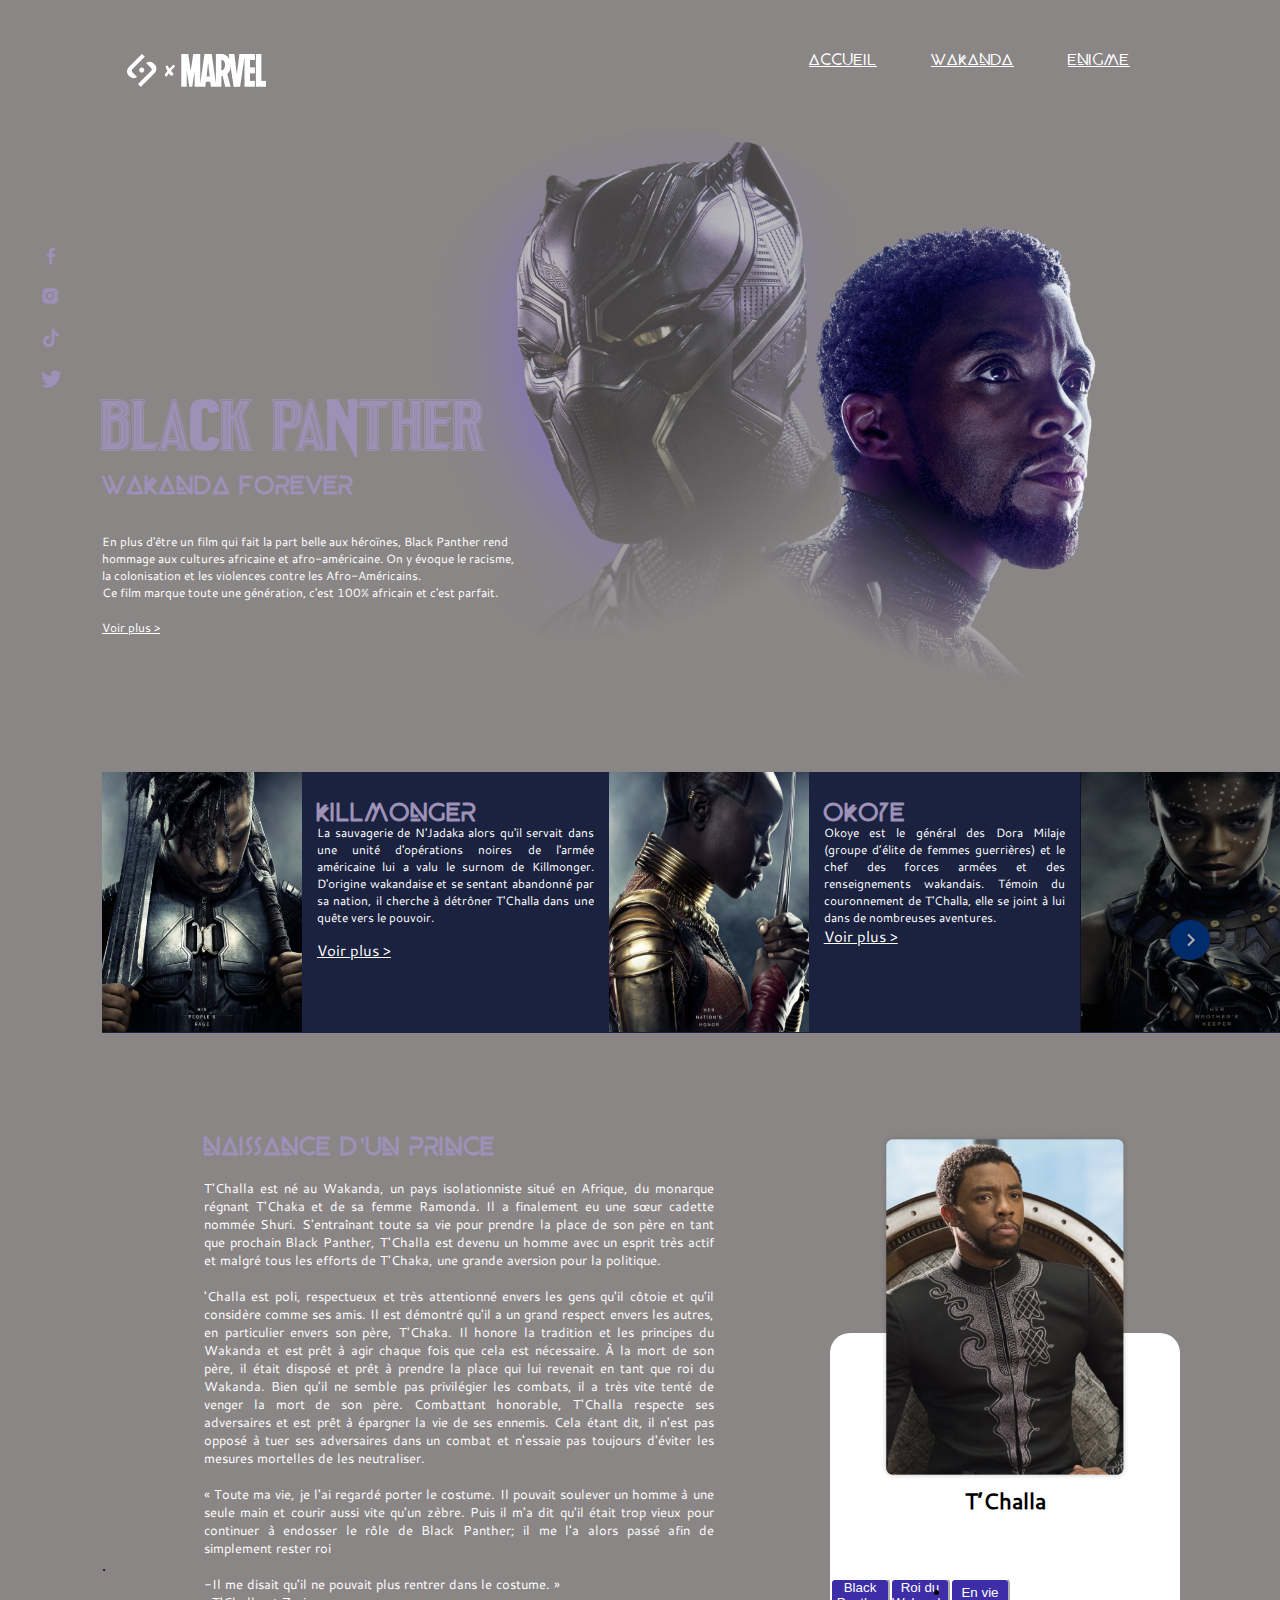
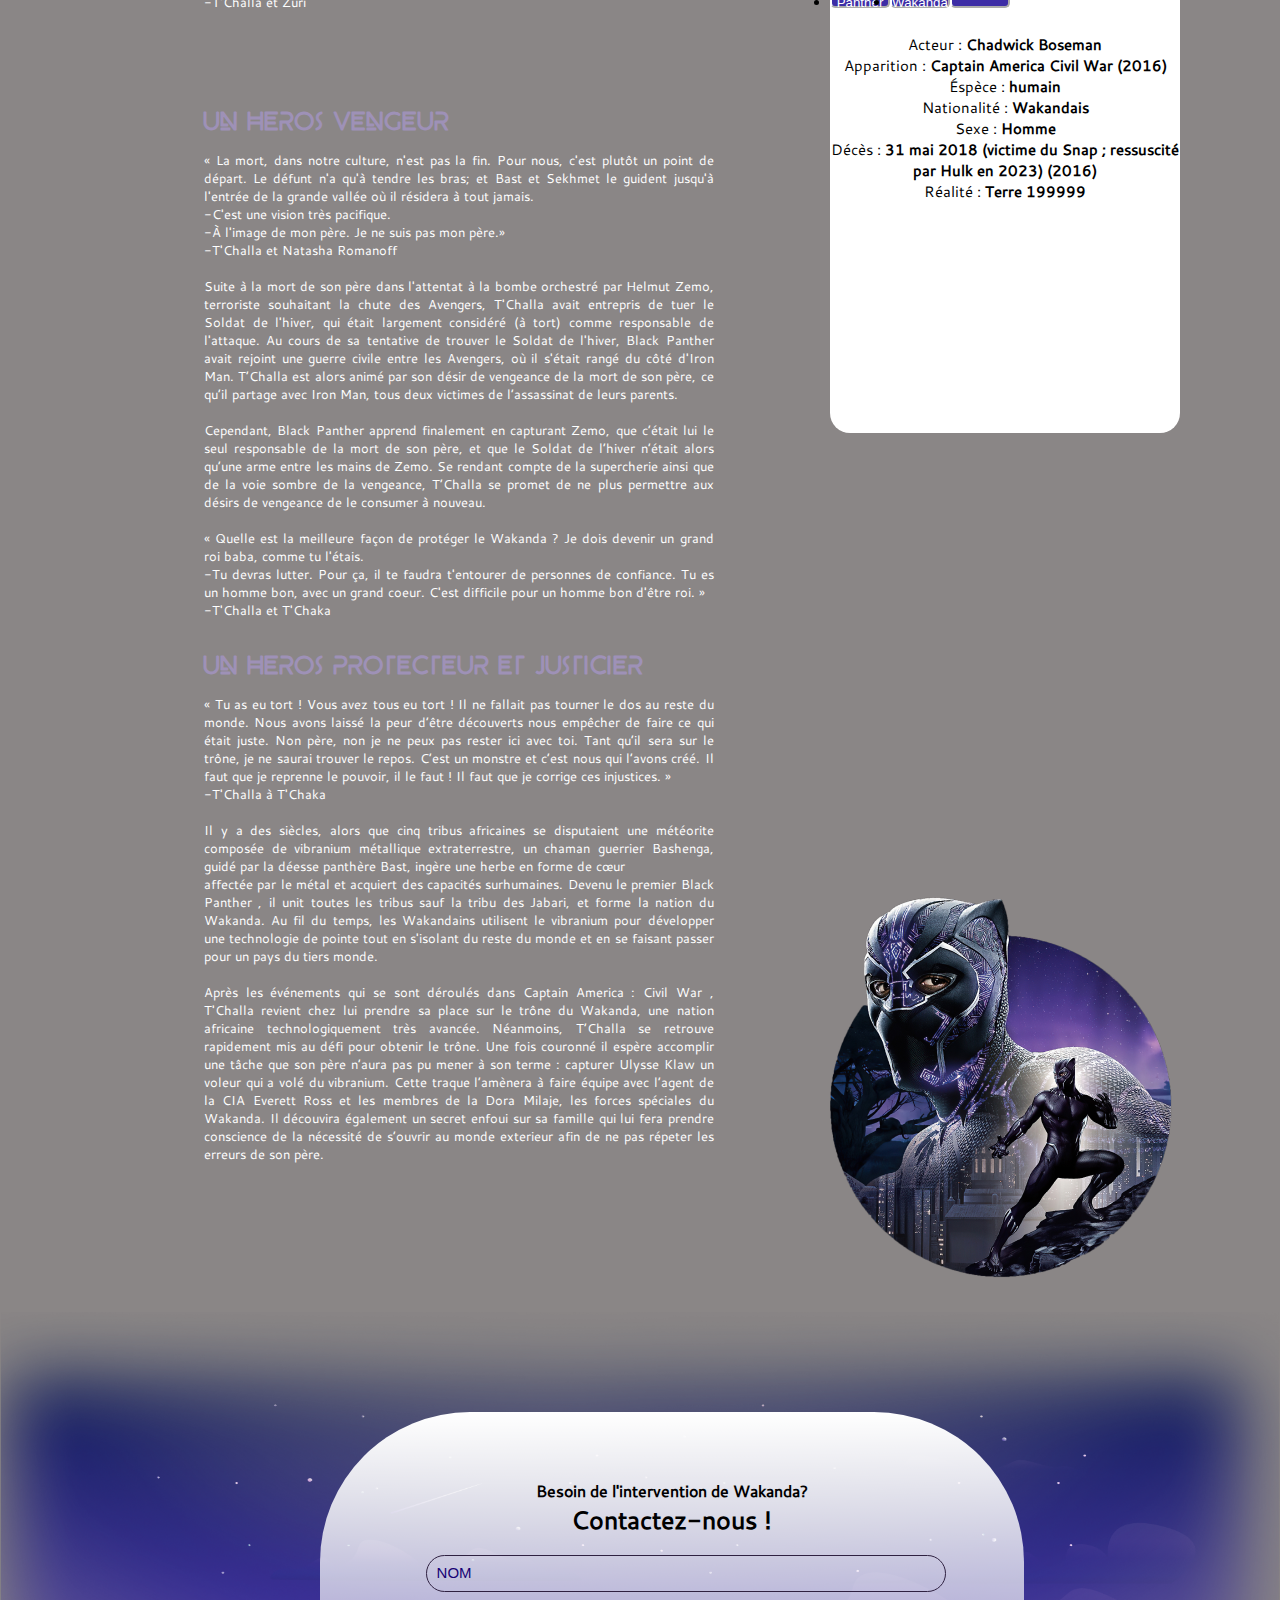
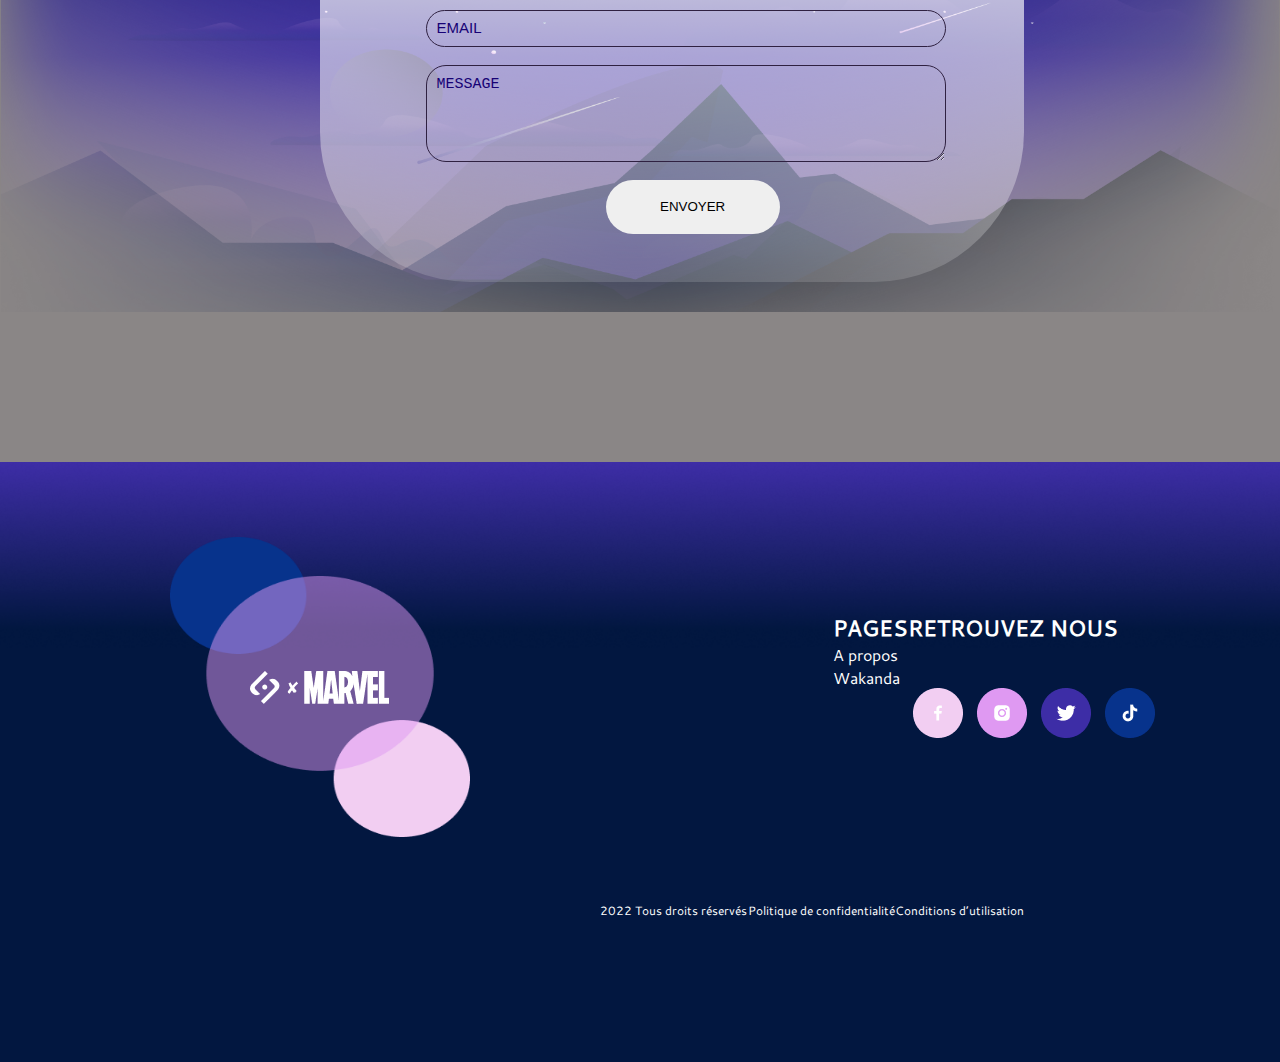
==== commit 6e1998db: "editing html" ====
--- a/index.html
+++ b/index.html
@@ -13,7 +13,9 @@
     <header>
         <nav class="container">
             <div>
-                <img class="logo" src="./illustration/ofpages/footer2.png" alt="logo">
+                <a href="./index.html">
+                    <img class="logo" src="./illustration/ofpages/footer2.png" alt="logo">
+                </a>
             </div>
             <ul>
                 <li><a href="index.html">ACCUEIL</a></li>
@@ -25,13 +27,20 @@
 <main>
         <div class="espace-vertical"></div>
      <div class="espace-vertical"></div>
-        <div class="scroll">
-           
+     <div class="scroll">
+        <a href="http://www.marvel-cineverse.fr/pages/mcu/encyclopedie/personnages/black-panther.html">
             <img src="./illustration/ofpages/icon_facebook.png" alt="facebook logo">
+        </a>
+        <a href="http://www.marvel-cineverse.fr/pages/mcu/encyclopedie/personnages/black-panther.html">
             <img src="./illustration/ofpages/icon_instagram.png" alt="instagram logo">
+        </a>
+        <a href="http://www.marvel-cineverse.fr/pages/mcu/encyclopedie/personnages/black-panther.html">
             <img src="./illustration/ofpages/icon_tiktok.png" alt="tiktok logo">
+        </a>
+        <a href="http://www.marvel-cineverse.fr/pages/mcu/encyclopedie/personnages/black-panther.html">
             <img src="./illustration/ofpages/icon_twitter.png" alt="twitter logo">
-        </div>
+        </a>
+    </div>
         <div class="espace-vertical"></div>
         <section id="perssonage">
             <div class="container">
@@ -230,11 +239,20 @@
         <div>
             <h2 class="down">RETROUVEZ NOUS</h2>
             <div class="icon">
-                <img src="./illustration/ofpages/footer3.png" alt="icon">
-                <img src="./illustration/ofpages/footer4.png" alt="icon">
-                <img src="./illustration/ofpages/footer5.png" alt="icon">
-                <img src="./illustration/ofpages/footer6.png" alt="icon">
-            </div>
+                <a href="http://www.marvel-cineverse.fr/pages/mcu/encyclopedie/personnages/black-panther.html">
+                    <img src="./illustration/ofpages/footer3.png" alt="icon">
+                </a>
+                <a href="http://www.marvel-cineverse.fr/pages/mcu/encyclopedie/personnages/black-panther.html">
+                    <img src="./illustration/ofpages/footer4.png" alt="icon">
+                </a>
+                <a href="http://www.marvel-cineverse.fr/pages/mcu/encyclopedie/personnages/black-panther.html">
+                    <img src="./illustration/ofpages/footer5.png" alt="icon">
+                </a>
+                <a href="http://www.marvel-cineverse.fr/pages/mcu/encyclopedie/personnages/black-panther.html">
+                    <img src="./illustration/ofpages/footer6.png" alt="icon">
+                </a>
+            </div>
+            
         </div>   
         </div>
     </div>
--- a/styles/style.css
+++ b/styles/style.css
@@ -7,9 +7,6 @@
     --Bleu2-color:#07338c;
     --bleu3-color:#021740;
 }
-*{
-    border: 1px solid #fff;
-}
 
 @font-face{
     font-family: 'beyno';
@@ -107,6 +104,7 @@
     margin-right: 50px;
     text-decoration: none;
 }
+
 ul li a:hover{
     color: var(--Bleu1-color);
 }
@@ -379,7 +377,7 @@
     margin-top: 150px;
 }
 
-.footer, .footer .footer{
+.footer, .footer .footer_text{
     display: flex;
     justify-content: space-between;
 }
@@ -424,12 +422,11 @@
     text-decoration: none;
 }
 
-footer .footer h2{
+footer .footer_text h2{
     text-decoration: none;
     font-family: "Cantarell" ;
     font-size: 16px;
-    letter-spacing: 0.28em;
-    justify-content: space-between;
+    letter-spacing: 28%;
 }
 
 .down{
@@ -455,14 +452,21 @@
     display: flex;
     align-items: center;
     justify-content: space-between;
-    margin-top: -100px;
+   
+    margin-top: -10px;
     right: 20px;
     font-family: "Cantarell";
     font-size: 12px;
-    margin-right: 22%;
+    margin-right: 20%;
     margin-left: 600px;
 }
 
+footer
+.condution
+a{
+    text-decoration: none;
+    color: #fff;
+}
 
 .page{
   margin-left: -120px ;
@@ -482,4 +486,120 @@
 footer 
 ul li{
     display:flex;
+}
+/*responsive mobile*/
+
+@media (max-width: 767px) {
+  html {
+    background-repeat: no-repeat;
+    background-size: cover;
+    background-color: var(--Gray-color);
+  }
+
+  #slider-multimedia{
+    display: flex;
+    background-color: #030e31d5;
+}
+
+  p{
+    color: #fff;
+  }
+  html img{
+    size: 40%;
+  }
+
+  body {
+    background-color: var(--Gray-color);
+    width: 100px;
+  }
+
+ nav{
+    height: 10px;
+    display: flex;
+    margin-bottom: 10px;
+    align-items: center;
+    justify-content: space-between;
+    padding: 10px 0;
+}
+
+
+footer{
+    width: 200px;
+    height: 300px;
+}
+
+/* Réorganisation du navigation pour un affichage vertical sur mobile */
+nav ul {
+  display: flex;
+}
+
+/* Ajustement la taille du logo */
+.logo {
+  width: 100%;
+  max-width: 200px;
+  height: auto;
+}
+
+/* Réduction la taille des images des réseaux sociaux */
+.scroll img {
+  width: 30px;
+  height: 30px;
+}
+
+/* Ajustement de la taille du texte principal */
+.content h1 {
+  font-size: 24px;
+  color: #fff;
+}
+
+.content h2 {
+  font-size: 20px;
+  color: #fff;
+}
+
+.content p {
+  font-size: 16px;
+  color: #fff;
+}
+
+/* Réorganiseation des images du slider */
+.slider-image img {
+  width: 100%;
+  height: auto;
+}
+
+/* Ajustement de la taille du texte dans le slider */
+.slider-content h2 {
+  font-size: 20px;
+}
+
+.slider-content p {
+  font-size: 16px;
+}
+
+/* Réorganiser la carte d'identité */
+.carte {
+  display: flex;
+  flex-direction: column;
+}
+
+.info h3 {
+  font-size: 20px;
+  color: #fff;
+}
+
+.info ul {
+  display: flex;
+  flex-direction: column;
+}
+
+.info li {
+  margin-bottom: 10px;
+}
+
+.info p {
+  font-size: 14px;
+  color: #fff;
+}
+  
 }